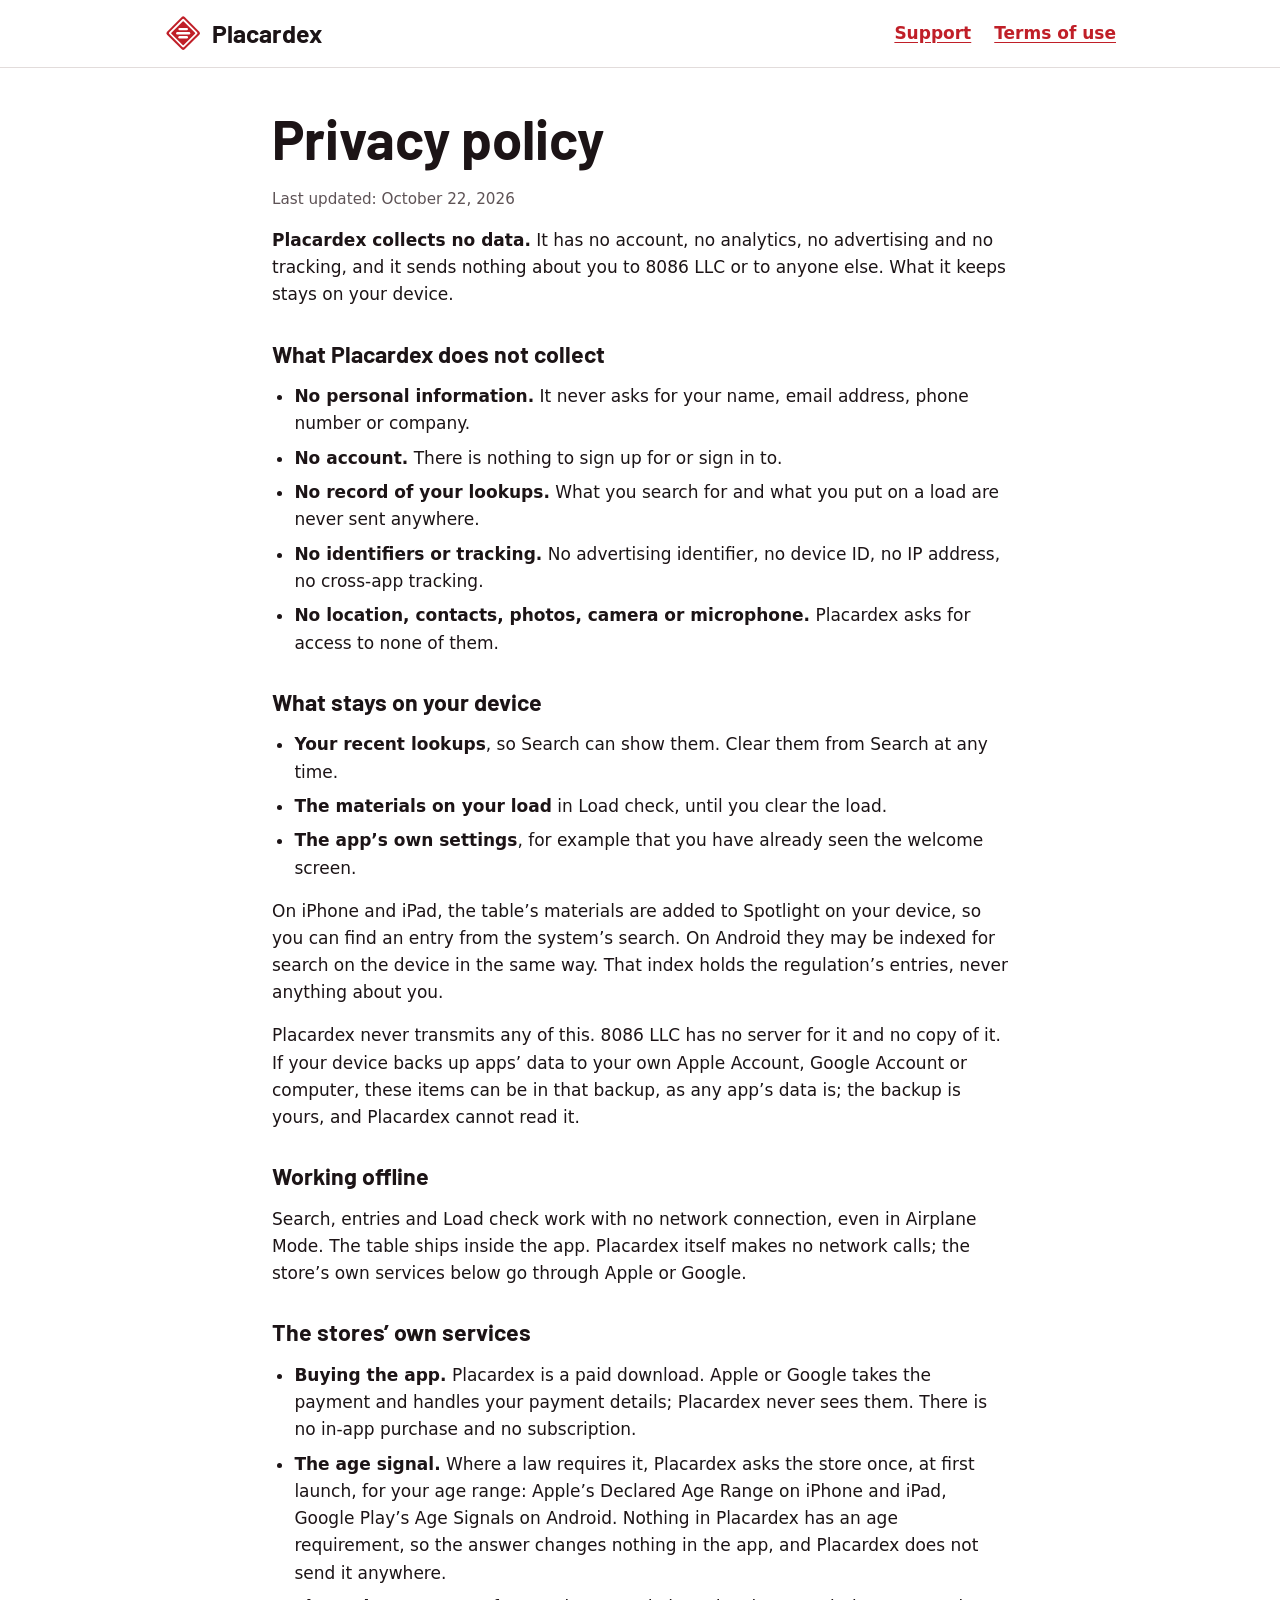
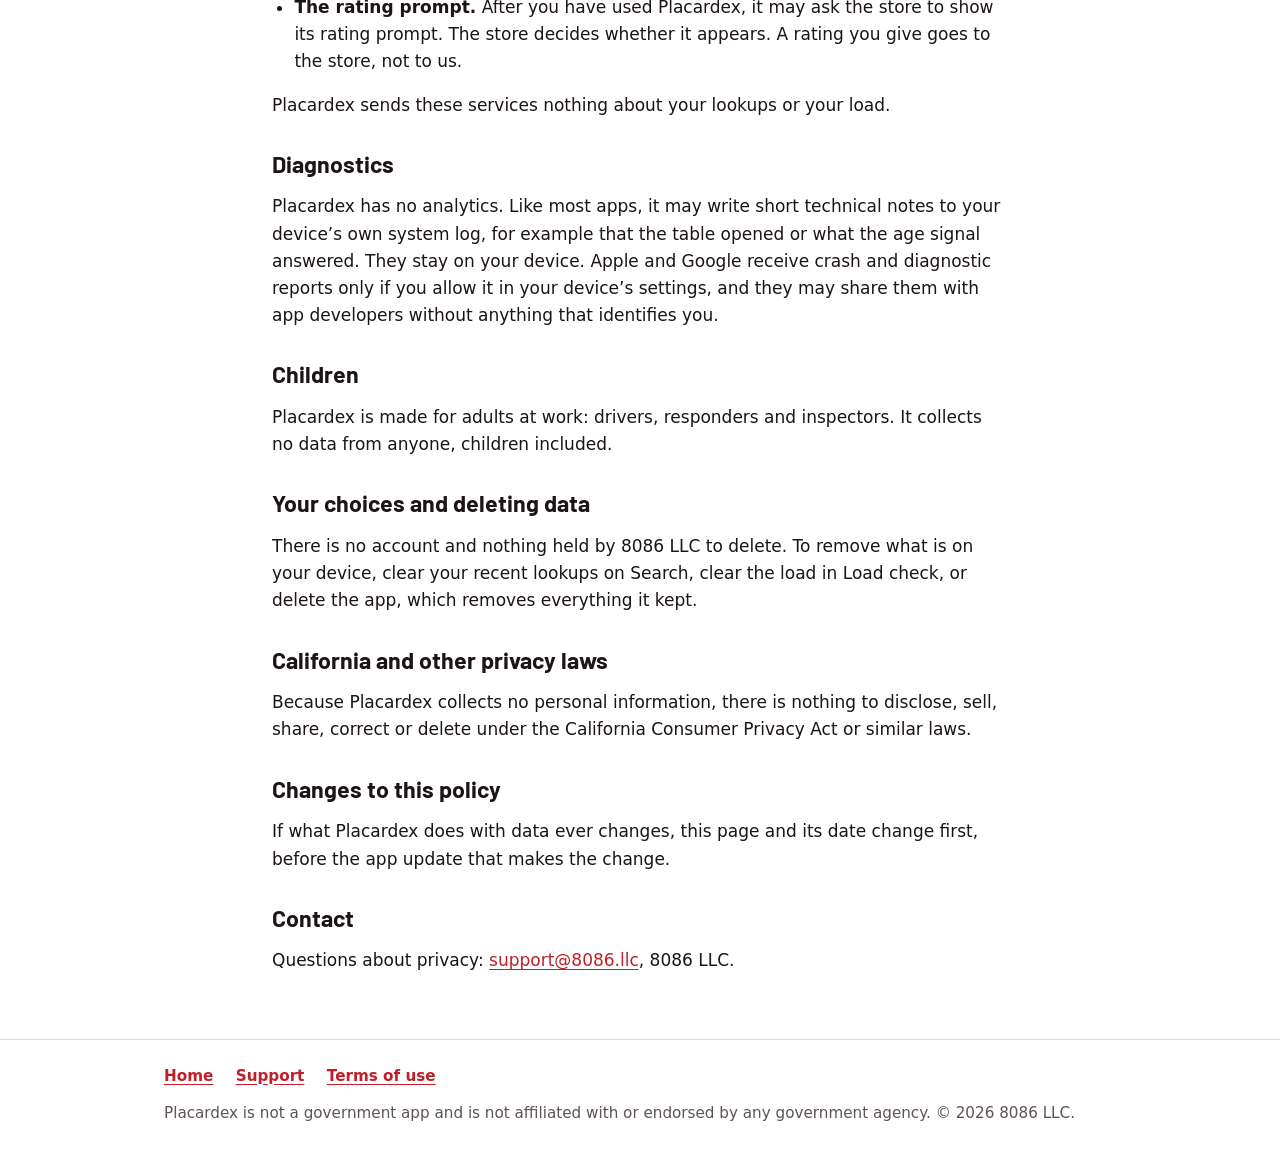
==== privacy/index.html @ fcb71cff "Placardex site: landing, privacy, support and terms The launch pack's site for card PPGPHDY5SBH2ARRR" ====
<!DOCTYPE html>
<html lang="en">
<head>
  <meta charset="utf-8">
  <meta name="viewport" content="width=device-width, initial-scale=1">
  <title>Privacy policy – Placardex</title>
  <meta name="description" content="Placardex collects no data: no account, no analytics, no ads, no tracking. Your recent lookups and your load stay on your device.">
  <link rel="canonical" href="https://soloinc-projects.github.io/placardex/privacy/">
  <meta name="theme-color" content="#C01F28">
  <link rel="icon" href="../favicon.ico" sizes="any">
  <link rel="icon" href="../favicon.svg" type="image/svg+xml">
  <link rel="apple-touch-icon" href="../apple-touch-icon.png">
  <link rel="stylesheet" href="../assets/site.css">
  <meta property="og:type" content="website">
  <meta property="og:title" content="Privacy policy – Placardex">
  <meta property="og:description" content="Placardex collects no data. Your recent lookups and your load stay on your device.">
  <meta property="og:url" content="https://soloinc-projects.github.io/placardex/privacy/">
  <meta property="og:image" content="https://soloinc-projects.github.io/placardex/og-image.png">
</head>
<body>
  <a class="skip-link" href="#main">Skip to the content</a>
  <header class="site-header">
    <div class="wrap">
      <a class="brand" href="../" aria-label="Placardex, home">
        <svg viewBox="0 0 24 24" aria-hidden="true" focusable="false">
          <path class="mark-plate" d="M11.0808 1.9192A1.3 1.3 0 0 1 12.9192 1.9192L22.0808 11.0808A1.3 1.3 0 0 1 22.0808 12.9192L12.9192 22.0808A1.3 1.3 0 0 1 11.0808 22.0808L1.9192 12.9192A1.3 1.3 0 0 1 1.9192 11.0808Z"/>
          <path fill="#FFFFFF" fill-rule="evenodd" d="M11.4343 3.3157A0.8 0.8 0 0 1 12.5657 3.3157L20.6843 11.4343A0.8 0.8 0 0 1 20.6843 12.5657L12.5657 20.6843A0.8 0.8 0 0 1 11.4343 20.6843L3.3157 12.5657A0.8 0.8 0 0 1 3.3157 11.4343ZM11.6818 4.6182A0.45 0.45 0 0 1 12.3182 4.6182L19.3818 11.6818A0.45 0.45 0 0 1 19.3818 12.3182L12.3182 19.3818A0.45 0.45 0 0 1 11.6818 19.3818L4.6182 12.3182A0.45 0.45 0 0 1 4.6182 11.6818Z"/>
          <g fill="#FFFFFF"><rect x="9" y="8.7" width="6" height="1.5" rx="0.75"/><rect x="7.6" y="11.25" width="8.8" height="1.5" rx="0.75"/><rect x="9" y="13.8" width="6" height="1.5" rx="0.75"/></g>
        </svg>
        <span class="wordmark">Placardex</span>
      </a>
      <nav class="site-nav" aria-label="Pages">
        <a href="../support/">Support</a>
        <a href="../terms/">Terms of use</a>
      </nav>
    </div>
  </header>

  <main id="main">
    <div class="wrap page">
      <h1>Privacy policy</h1>
      <p class="updated">Last updated: October 22, 2026</p>
      <p><strong>Placardex collects no data.</strong> It has no account, no analytics, no advertising and no tracking, and it sends nothing about you to 8086 LLC or to anyone else. What it keeps stays on your device.</p>

      <h2>What Placardex does not collect</h2>
      <ul>
        <li><strong>No personal information.</strong> It never asks for your name, email address, phone number or company.</li>
        <li><strong>No account.</strong> There is nothing to sign up for or sign in to.</li>
        <li><strong>No record of your lookups.</strong> What you search for and what you put on a load are never sent anywhere.</li>
        <li><strong>No identifiers or tracking.</strong> No advertising identifier, no device ID, no IP address, no cross-app tracking.</li>
        <li><strong>No location, contacts, photos, camera or microphone.</strong> Placardex asks for access to none of them.</li>
      </ul>

      <h2>What stays on your device</h2>
      <ul>
        <li><strong>Your recent lookups</strong>, so Search can show them. Clear them from Search at any time.</li>
        <li><strong>The materials on your load</strong> in Load check, until you clear the load.</li>
        <li><strong>The app’s own settings</strong>, for example that you have already seen the welcome screen.</li>
      </ul>
      <p>On iPhone and iPad, the table’s materials are added to Spotlight on your device, so you can find an entry from the system’s search. On Android they may be indexed for search on the device in the same way. That index holds the regulation’s entries, never anything about you.</p>
      <p>Placardex never transmits any of this. 8086 LLC has no server for it and no copy of it. If your device backs up apps’ data to your own Apple Account, Google Account or computer, these items can be in that backup, as any app’s data is; the backup is yours, and Placardex cannot read it.</p>

      <h2>Working offline</h2>
      <p>Search, entries and Load check work with no network connection, even in Airplane Mode. The table ships inside the app. Placardex itself makes no network calls; the store’s own services below go through Apple or Google.</p>

      <h2>The stores’ own services</h2>
      <ul>
        <li><strong>Buying the app.</strong> Placardex is a paid download. Apple or Google takes the payment and handles your payment details; Placardex never sees them. There is no in-app purchase and no subscription.</li>
        <li><strong>The age signal.</strong> Where a law requires it, Placardex asks the store once, at first launch, for your age range: Apple’s Declared Age Range on iPhone and iPad, Google Play’s Age Signals on Android. Nothing in Placardex has an age requirement, so the answer changes nothing in the app, and Placardex does not send it anywhere.</li>
        <li><strong>The rating prompt.</strong> After you have used Placardex, it may ask the store to show its rating prompt. The store decides whether it appears. A rating you give goes to the store, not to us.</li>
      </ul>
      <p>Placardex sends these services nothing about your lookups or your load.</p>

      <h2>Diagnostics</h2>
      <p>Placardex has no analytics. Like most apps, it may write short technical notes to your device’s own system log, for example that the table opened or what the age signal answered. They stay on your device. Apple and Google receive crash and diagnostic reports only if you allow it in your device’s settings, and they may share them with app developers without anything that identifies you.</p>

      <h2>Children</h2>
      <p>Placardex is made for adults at work: drivers, responders and inspectors. It collects no data from anyone, children included.</p>

      <h2>Your choices and deleting data</h2>
      <p>There is no account and nothing held by 8086 LLC to delete. To remove what is on your device, clear your recent lookups on Search, clear the load in Load check, or delete the app, which removes everything it kept.</p>

      <h2>California and other privacy laws</h2>
      <p>Because Placardex collects no personal information, there is nothing to disclose, sell, share, correct or delete under the California Consumer Privacy Act or similar laws.</p>

      <h2>Changes to this policy</h2>
      <p>If what Placardex does with data ever changes, this page and its date change first, before the app update that makes the change.</p>

      <h2>Contact</h2>
      <p>Questions about privacy: <a href="mailto:support@8086.llc">support@8086.llc</a>, 8086 LLC.</p>
    </div>
  </main>

  <footer class="site-footer">
    <div class="wrap">
      <nav aria-label="Site">
        <a href="../">Home</a>
        <a href="../support/">Support</a>
        <a href="../terms/">Terms of use</a>
      </nav>
      <p>Placardex is not a government app and is not affiliated with or endorsed by any government agency. © 2026 8086 LLC.</p>
    </div>
  </footer>
</body>
</html>
---- assets/site.css ----
/* Placardex site. Colours are tokens.json's color.semantic light and dark pairs, each at or above its
   recorded contrast floor; type is Barlow Bold (headings, wordmark) and IBM Plex Mono with the slashed zero
   (codes), both SIL OFL 1.1, served unmodified from fonts/ with their licences. */
@font-face {
  font-family: "Barlow";
  src: url("../fonts/Barlow-Bold.ttf") format("truetype");
  font-weight: 700;
  font-display: swap;
}
@font-face {
  font-family: "IBM Plex Mono";
  src: url("../fonts/IBMPlexMono-Regular.ttf") format("truetype");
  font-weight: 400;
  font-display: swap;
}

:root {
  --surface: #FFFFFF;
  --surface-raised: #F6F3F2;
  --surface-field: #EEEAE9;
  --ink: #1C1416;
  --text-secondary: #5E5356;
  --accent: #C01F28;
  --accent-fill: #C01F28;
  --on-accent: #FFFFFF;
  --control: #8A7F82;
  --separator: #E2DCDB;
  --focus: #1F5FD0;
  --plate: #C01F28;
  --display: "Barlow", ui-sans-serif, system-ui, -apple-system, "Segoe UI", Roboto, sans-serif;
  --body: ui-sans-serif, system-ui, -apple-system, "Segoe UI", Roboto, "Helvetica Neue", Arial, sans-serif;
  --mono: "IBM Plex Mono", ui-monospace, "SF Mono", Menlo, Consolas, monospace;
  color-scheme: light dark;
}

@media (prefers-color-scheme: dark) {
  :root {
    --surface: #121012;
    --surface-raised: #1E1A1C;
    --surface-field: #2A2528;
    --ink: #F5F1F1;
    --text-secondary: #B7ACAF;
    --accent: #FF6B70;
    --accent-fill: #D42A32;
    --on-accent: #FFFFFF;
    --control: #8E8487;
    --separator: #3A3336;
    --focus: #7FB0FF;
    --plate: #D42A32;
  }
}

* { box-sizing: border-box; }

html { -webkit-text-size-adjust: 100%; }

body {
  margin: 0;
  background: var(--surface);
  color: var(--ink);
  font-family: var(--body);
  font-size: 1.0625rem;
  line-height: 1.6;
}

.wrap {
  max-width: 62rem;
  margin: 0 auto;
  padding: 0 1.25rem;
}

h1, h2, h3, .wordmark {
  font-family: var(--display);
  font-weight: 700;
  line-height: 1.15;
  letter-spacing: 0;
}

h1 { font-size: clamp(2.1rem, 6vw, 3.4rem); margin: 0.5rem 0 1rem; }
h2 { font-size: clamp(1.45rem, 3.6vw, 2rem); margin: 0 0 1rem; }
h3 { font-size: 1.2rem; margin: 0 0 0.4rem; }

p, ul, ol { margin: 0 0 1rem; }
ul, ol { padding-left: 1.4rem; }
li { margin-bottom: 0.45rem; }

a { color: var(--accent); text-underline-offset: 0.18em; }
a:hover { text-decoration-thickness: 2px; }

:focus-visible {
  outline: 2px solid var(--focus);
  outline-offset: 3px;
  border-radius: 4px;
}

code, .code {
  font-family: var(--mono);
  font-feature-settings: "zero" 1;
  font-size: 0.92em;
}

.secondary { color: var(--text-secondary); }

.skip-link {
  position: absolute;
  left: 1rem;
  top: -3rem;
  padding: 0.5rem 0.9rem;
  background: var(--accent-fill);
  color: var(--on-accent);
  border-radius: 8px;
  z-index: 10;
}
.skip-link:focus { top: 1rem; }

/* Header */
.site-header {
  border-bottom: 1px solid var(--separator);
}
.site-header .wrap {
  display: flex;
  align-items: center;
  justify-content: space-between;
  gap: 1rem;
  flex-wrap: wrap;
  padding-top: 0.9rem;
  padding-bottom: 0.9rem;
}
.brand {
  display: inline-flex;
  align-items: center;
  gap: 0.6rem;
  color: var(--ink);
  text-decoration: none;
}
.brand svg { width: 2.4rem; height: 2.4rem; flex: none; }
.mark-plate { fill: var(--plate); }
.wordmark { font-size: 1.55rem; }
.site-nav a {
  margin-left: 1.1rem;
  font-weight: 600;
}
.site-nav a:first-child { margin-left: 0; }

/* Not-a-government notice */
.gov-notice {
  margin: 1.5rem 0 0;
  padding: 0.85rem 1rem;
  background: var(--surface-raised);
  border: 1px solid var(--control);
  border-radius: 12px;
  font-size: 0.98rem;
}
.gov-notice strong { font-weight: 700; }

/* Hero */
.hero { padding: 2.2rem 0 1.4rem; }
.lede { font-size: 1.18rem; max-width: 46rem; }
.cta {
  display: flex;
  flex-wrap: wrap;
  gap: 0.75rem;
  margin: 1.4rem 0 1rem;
  padding: 0;
  list-style: none;
}
.cta li {
  margin: 0;
  padding: 0.7rem 1rem;
  border: 1px solid var(--control);
  border-radius: 12px;
  background: var(--surface-raised);
  min-width: 15rem;
}
.cta .store { display: block; font-weight: 700; }
.cta .when { display: block; color: var(--text-secondary); font-size: 0.95rem; }

section { padding: 2rem 0; border-top: 1px solid var(--separator); }

/* Proof points and features */
.cards {
  display: grid;
  grid-template-columns: repeat(auto-fit, minmax(16rem, 1fr));
  gap: 1rem;
  padding: 0;
  list-style: none;
}
.cards li {
  margin: 0;
  padding: 1.1rem 1.15rem;
  background: var(--surface-raised);
  border-radius: 16px;
}
.cards p { margin: 0; color: var(--text-secondary); }

/* Screens */
.shots {
  display: grid;
  grid-template-columns: repeat(auto-fit, minmax(13rem, 1fr));
  gap: 1.5rem;
  align-items: start;
}
.shots figure { margin: 0; }
.shots img {
  display: block;
  width: 100%;
  max-width: 230px;
  height: auto;
  margin: 0 auto;
  border-radius: 22px;
  border: 1px solid var(--separator);
}
.shots figcaption {
  margin-top: 0.6rem;
  text-align: center;
  font-weight: 600;
}

.quote {
  margin: 0 0 1rem;
  padding: 0.9rem 1rem;
  border-left: 4px solid var(--accent-fill);
  background: var(--surface-raised);
  border-radius: 0 12px 12px 0;
}

.sources li { word-break: break-word; }

/* Inner pages */
.page { padding: 2rem 0 1rem; max-width: 46rem; }
.page h2 { margin-top: 2rem; font-size: 1.45rem; }
.page h3 { margin-top: 1.4rem; }
.updated { color: var(--text-secondary); font-size: 0.95rem; }
.faq h2 { font-size: 1.25rem; }

/* Footer */
.site-footer {
  margin-top: 2rem;
  padding: 1.5rem 0 2.5rem;
  border-top: 1px solid var(--separator);
  color: var(--text-secondary);
  font-size: 0.95rem;
}
.site-footer nav a { margin-right: 1.1rem; font-weight: 600; }
.site-footer p { margin: 0.8rem 0 0; }

@media (prefers-reduced-motion: no-preference) {
  html { scroll-behavior: smooth; }
}
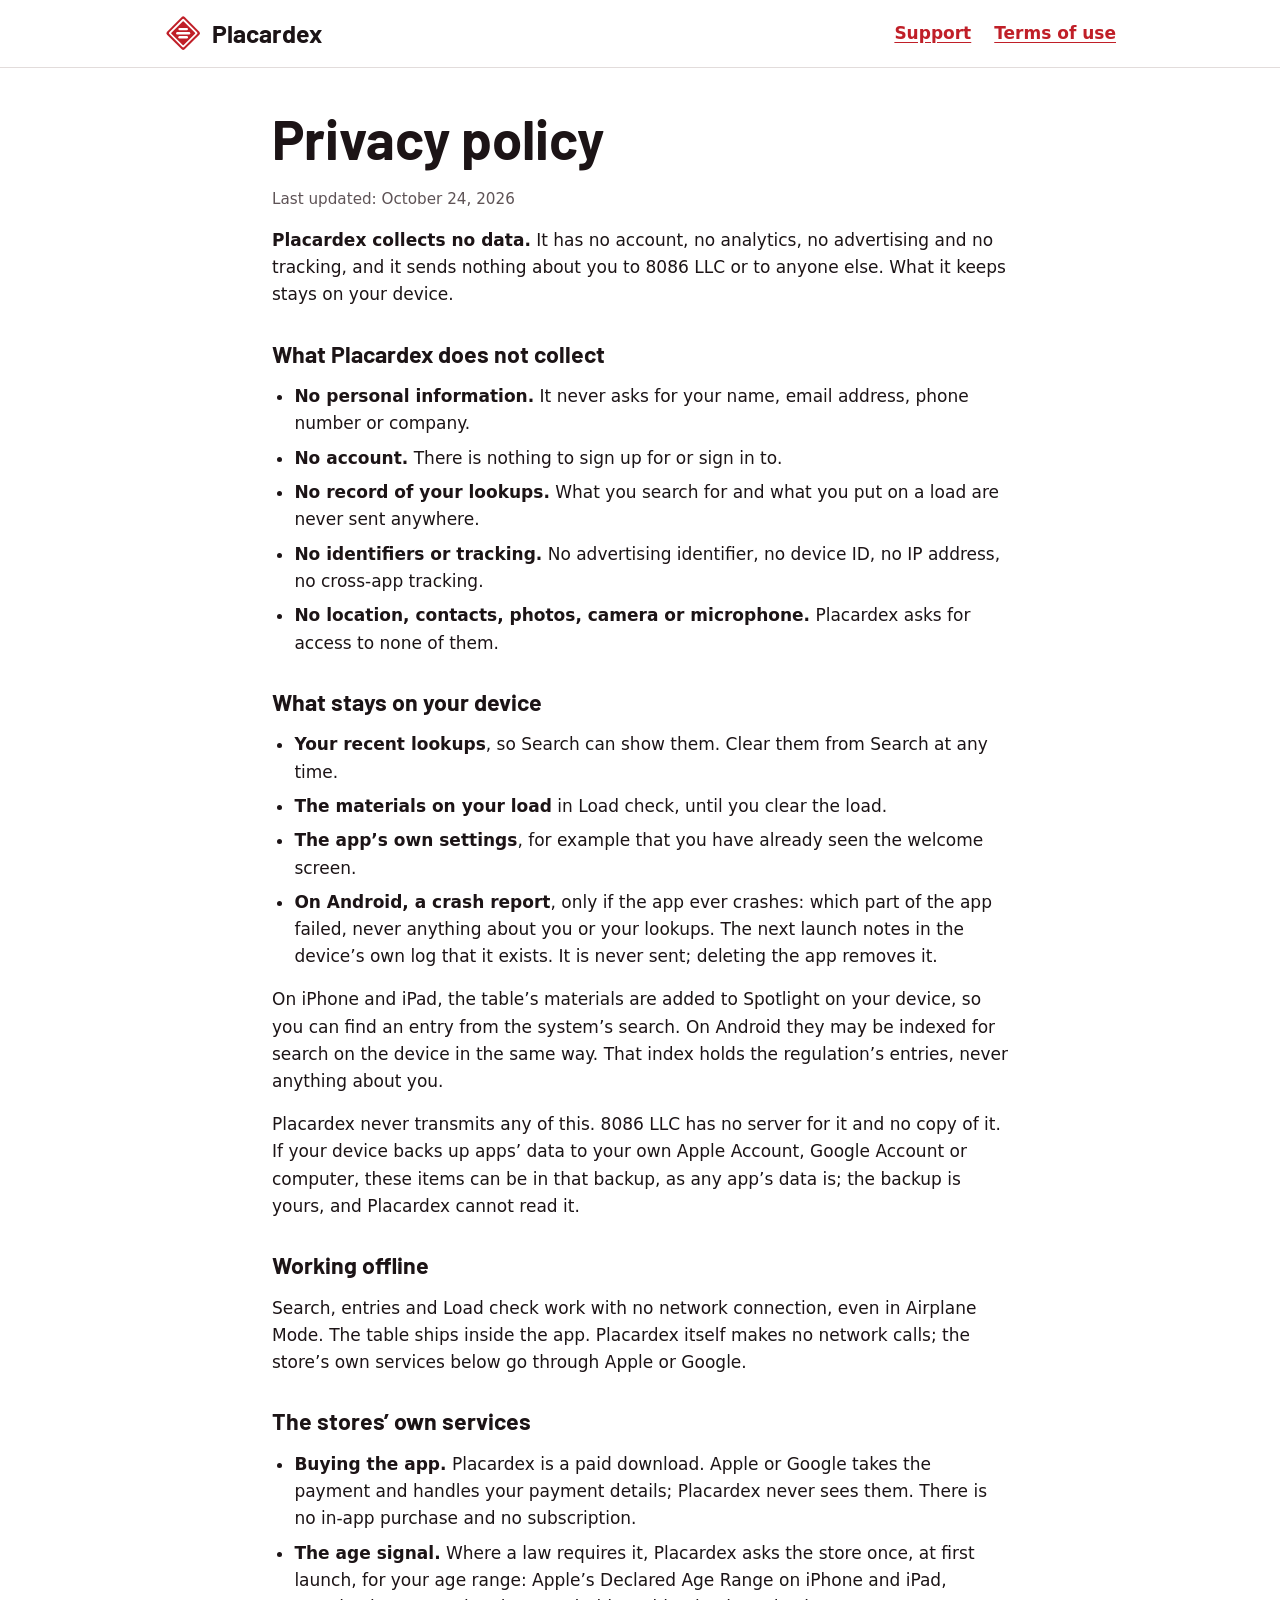
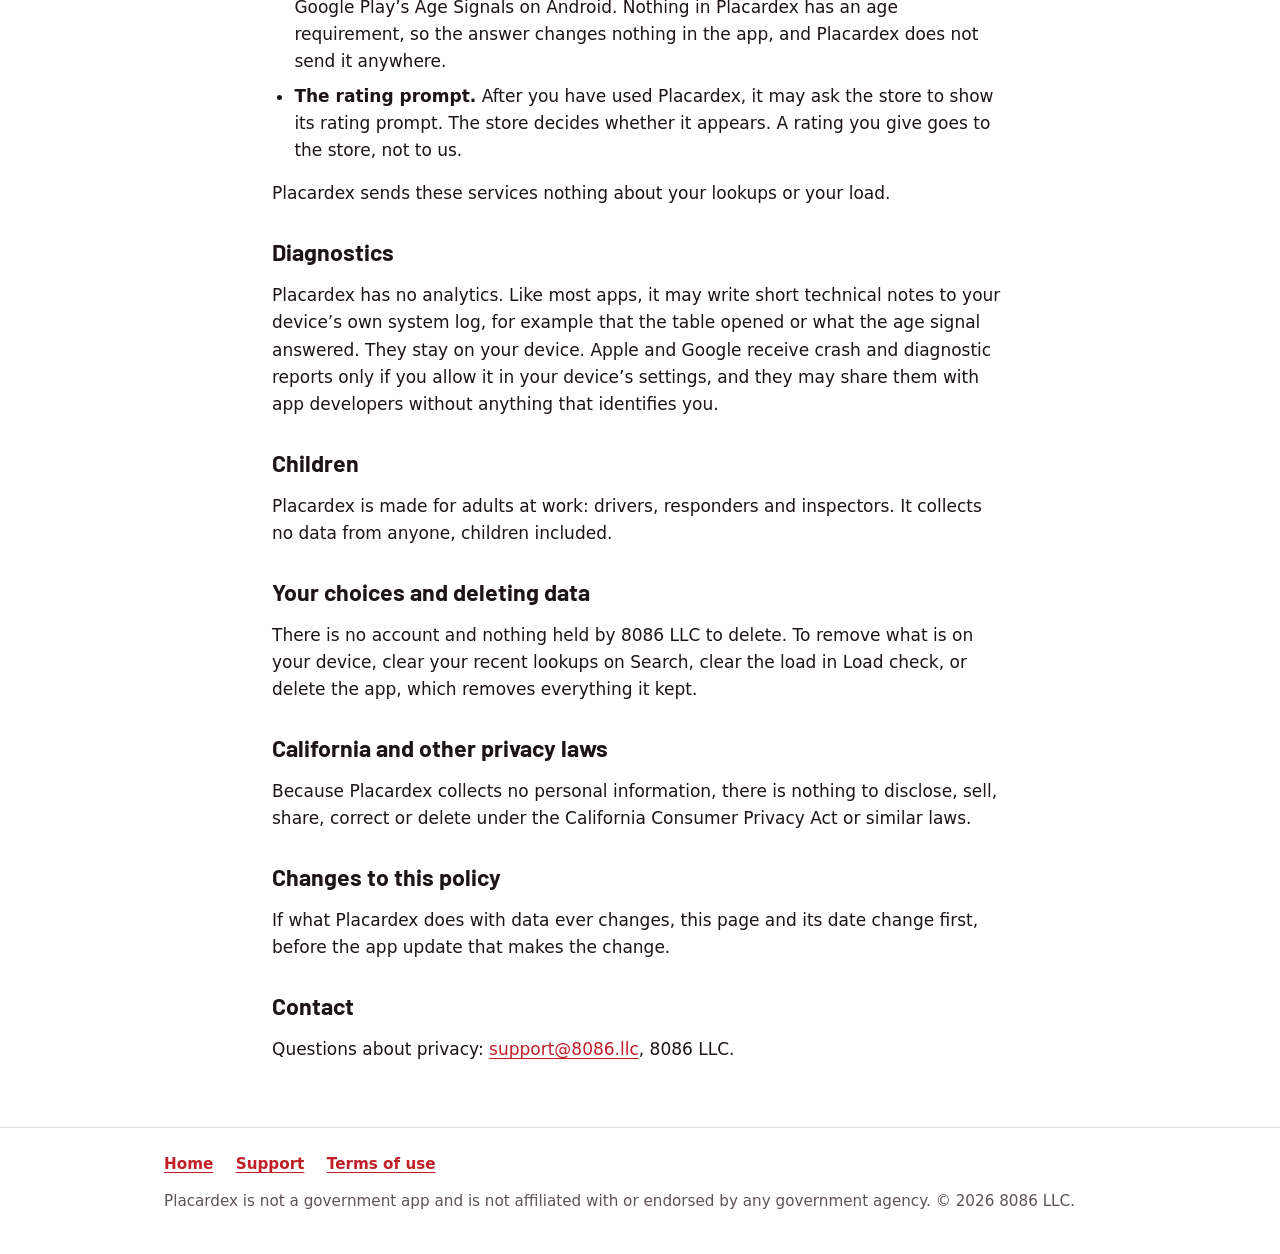
==== commit 02f5627d: "Privacy: name Android's on-device crash report; Support: special provision text is in the app (store" ====
--- a/privacy/index.html
+++ b/privacy/index.html
@@ -39,7 +39,7 @@
   <main id="main">
     <div class="wrap page">
       <h1>Privacy policy</h1>
-      <p class="updated">Last updated: October 22, 2026</p>
+      <p class="updated">Last updated: October 24, 2026</p>
       <p><strong>Placardex collects no data.</strong> It has no account, no analytics, no advertising and no tracking, and it sends nothing about you to 8086 LLC or to anyone else. What it keeps stays on your device.</p>
 
       <h2>What Placardex does not collect</h2>
@@ -56,6 +56,7 @@
         <li><strong>Your recent lookups</strong>, so Search can show them. Clear them from Search at any time.</li>
         <li><strong>The materials on your load</strong> in Load check, until you clear the load.</li>
         <li><strong>The app’s own settings</strong>, for example that you have already seen the welcome screen.</li>
+        <li><strong>On Android, a crash report</strong>, only if the app ever crashes: which part of the app failed, never anything about you or your lookups. The next launch notes in the device’s own log that it exists. It is never sent; deleting the app removes it.</li>
       </ul>
       <p>On iPhone and iPad, the table’s materials are added to Spotlight on your device, so you can find an entry from the system’s search. On Android they may be indexed for search on the device in the same way. That index holds the regulation’s entries, never anything about you.</p>
       <p>Placardex never transmits any of this. 8086 LLC has no server for it and no copy of it. If your device backs up apps’ data to your own Apple Account, Google Account or computer, these items can be in that backup, as any app’s data is; the backup is yours, and Placardex cannot read it.</p>
--- a/assets/site.css
+++ b/assets/site.css
@@ -170,7 +170,7 @@
   border: 1px solid var(--control);
   border-radius: 12px;
   background: var(--surface-raised);
-  min-width: 15rem;
+  flex: 0 1 17rem;
 }
 .cta .store { display: block; font-weight: 700; }
 .cta .when { display: block; color: var(--text-secondary); font-size: 0.95rem; }
@@ -204,7 +204,7 @@
 .shots img {
   display: block;
   width: 100%;
-  max-width: 230px;
+  max-width: 250px;
   height: auto;
   margin: 0 auto;
   border-radius: 22px;
@@ -214,6 +214,8 @@
   margin-top: 0.6rem;
   text-align: center;
   font-weight: 600;
+  font-size: 0.97rem;
+  text-wrap: balance;
 }
 
 .quote {
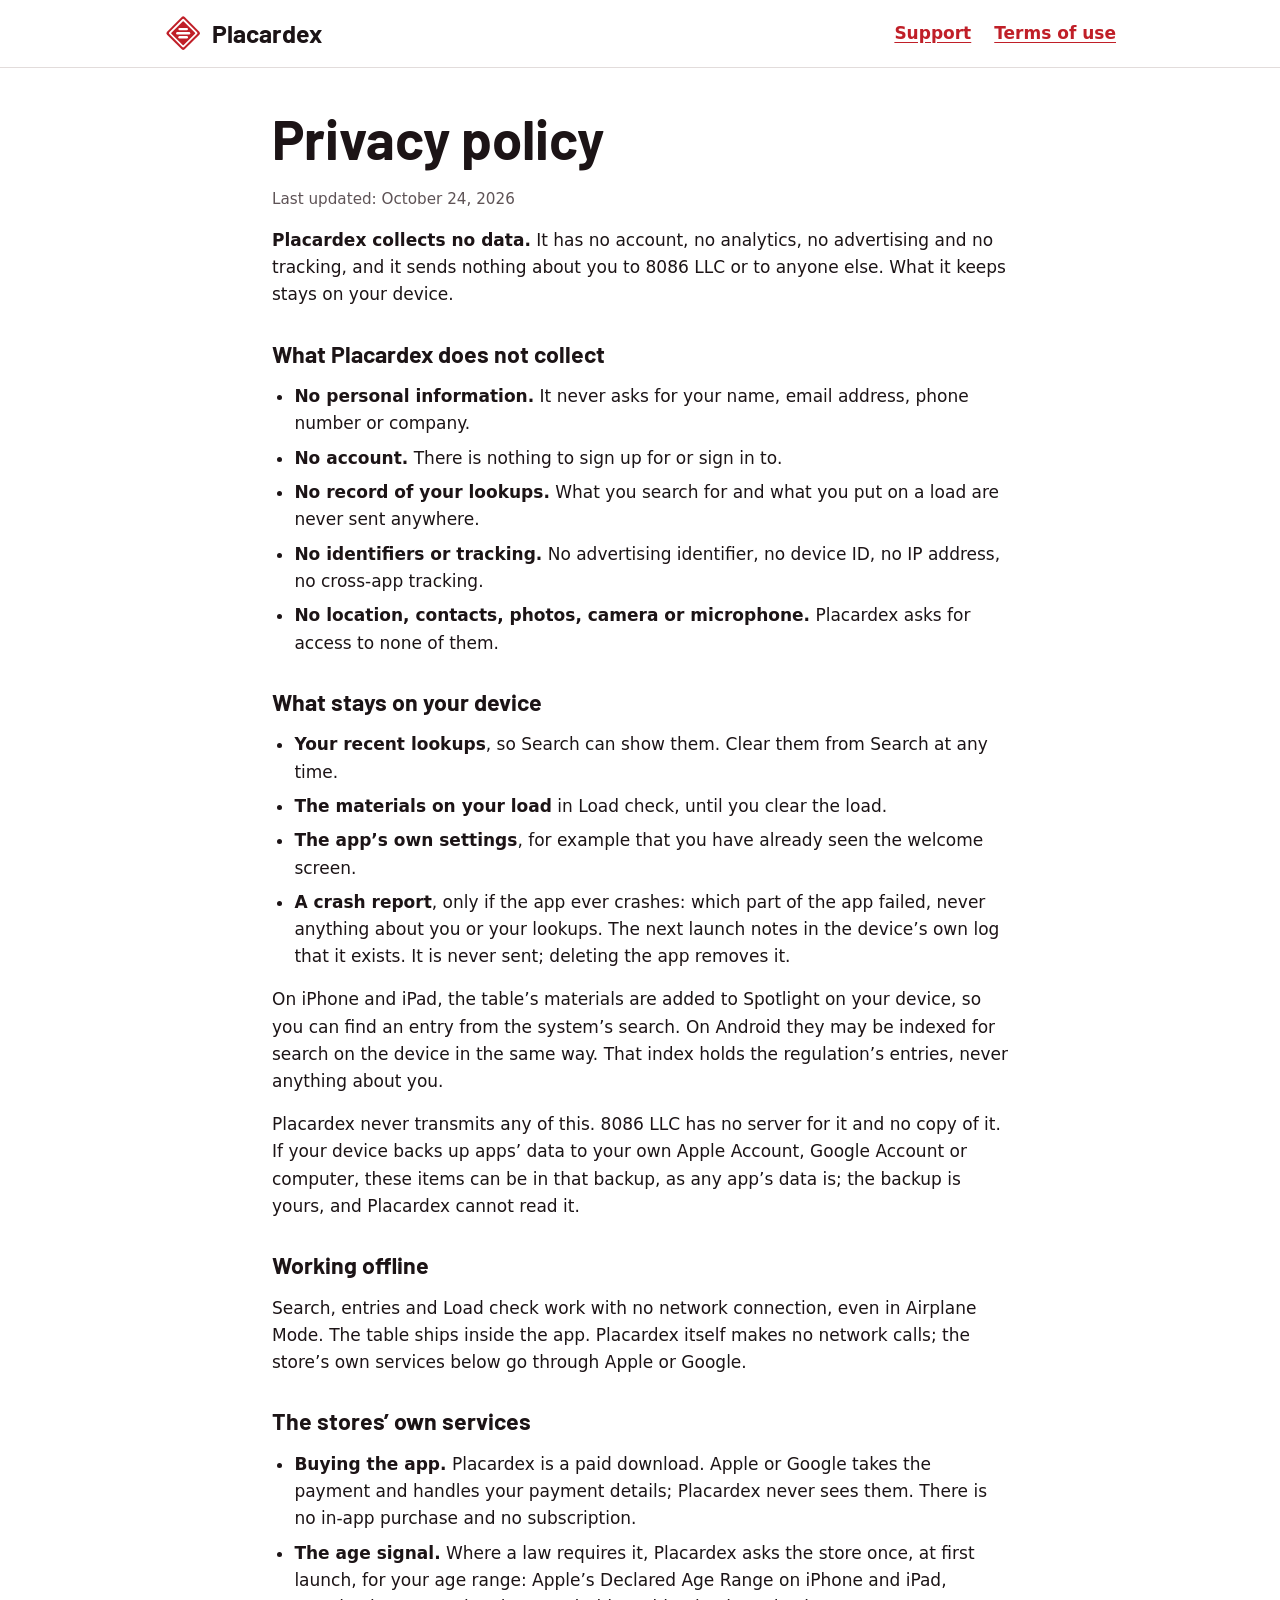
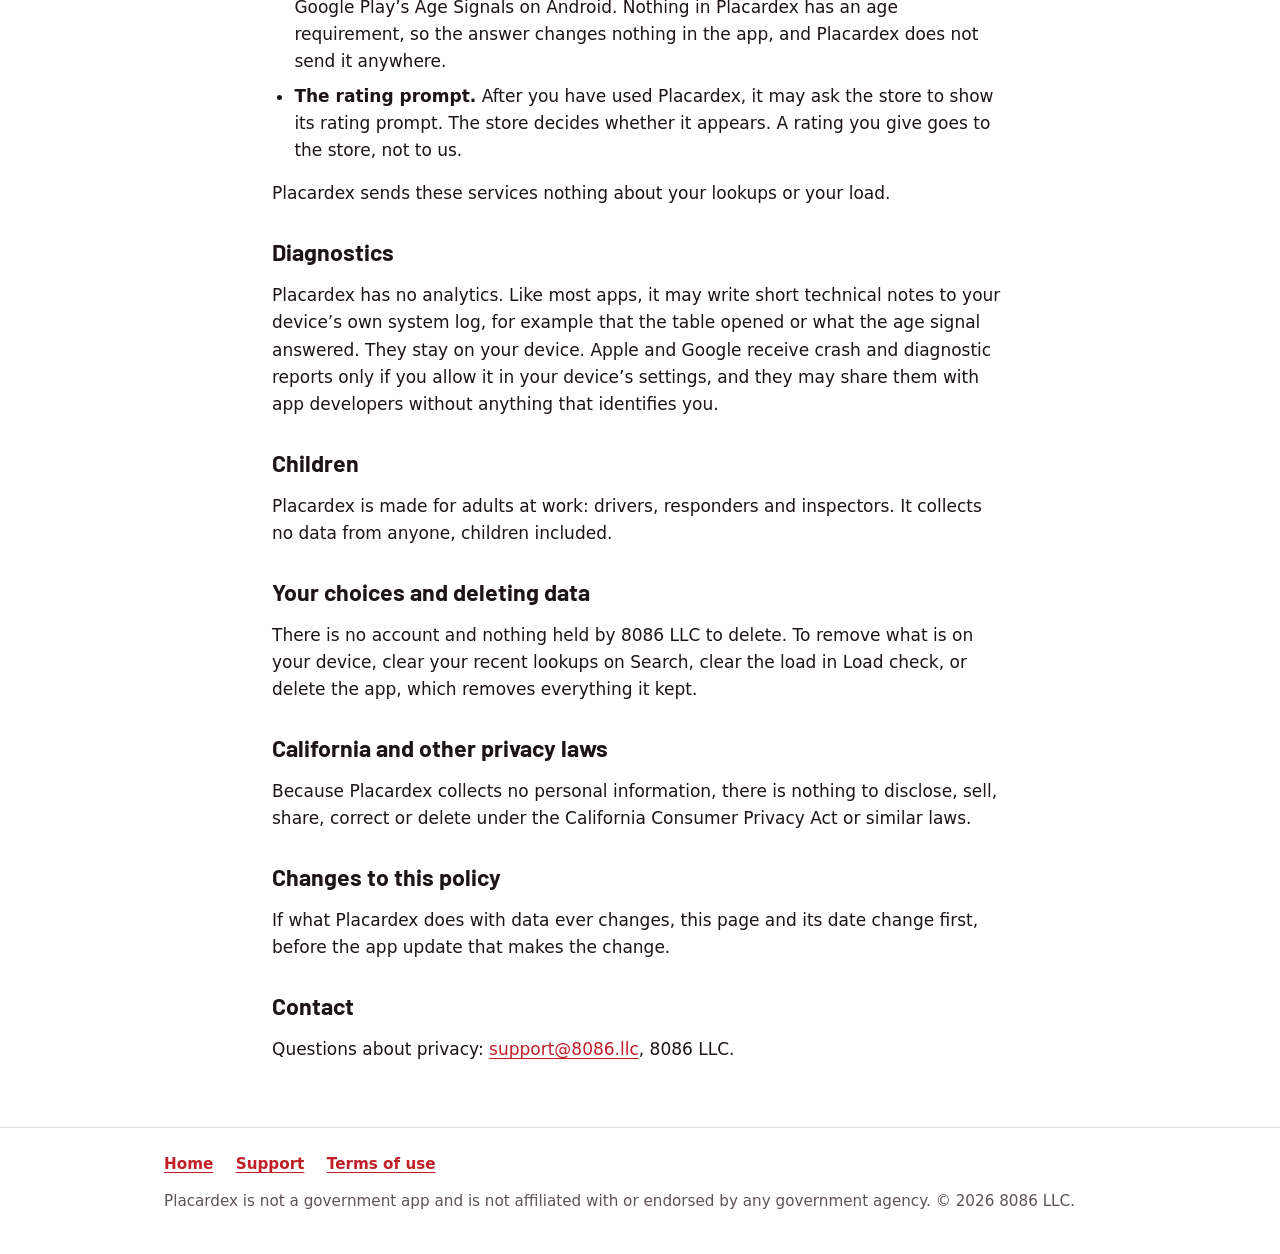
==== commit 2cb1875b: "Privacy: the on-device crash report is kept on iPhone and iPad too (CrashHook.swift), not only Andro" ====
--- a/privacy/index.html
+++ b/privacy/index.html
@@ -56,7 +56,7 @@
         <li><strong>Your recent lookups</strong>, so Search can show them. Clear them from Search at any time.</li>
         <li><strong>The materials on your load</strong> in Load check, until you clear the load.</li>
         <li><strong>The app’s own settings</strong>, for example that you have already seen the welcome screen.</li>
-        <li><strong>On Android, a crash report</strong>, only if the app ever crashes: which part of the app failed, never anything about you or your lookups. The next launch notes in the device’s own log that it exists. It is never sent; deleting the app removes it.</li>
+        <li><strong>A crash report</strong>, only if the app ever crashes: which part of the app failed, never anything about you or your lookups. The next launch notes in the device’s own log that it exists. It is never sent; deleting the app removes it.</li>
       </ul>
       <p>On iPhone and iPad, the table’s materials are added to Spotlight on your device, so you can find an entry from the system’s search. On Android they may be indexed for search on the device in the same way. That index holds the regulation’s entries, never anything about you.</p>
       <p>Placardex never transmits any of this. 8086 LLC has no server for it and no copy of it. If your device backs up apps’ data to your own Apple Account, Google Account or computer, these items can be in that backup, as any app’s data is; the backup is yours, and Placardex cannot read it.</p>
